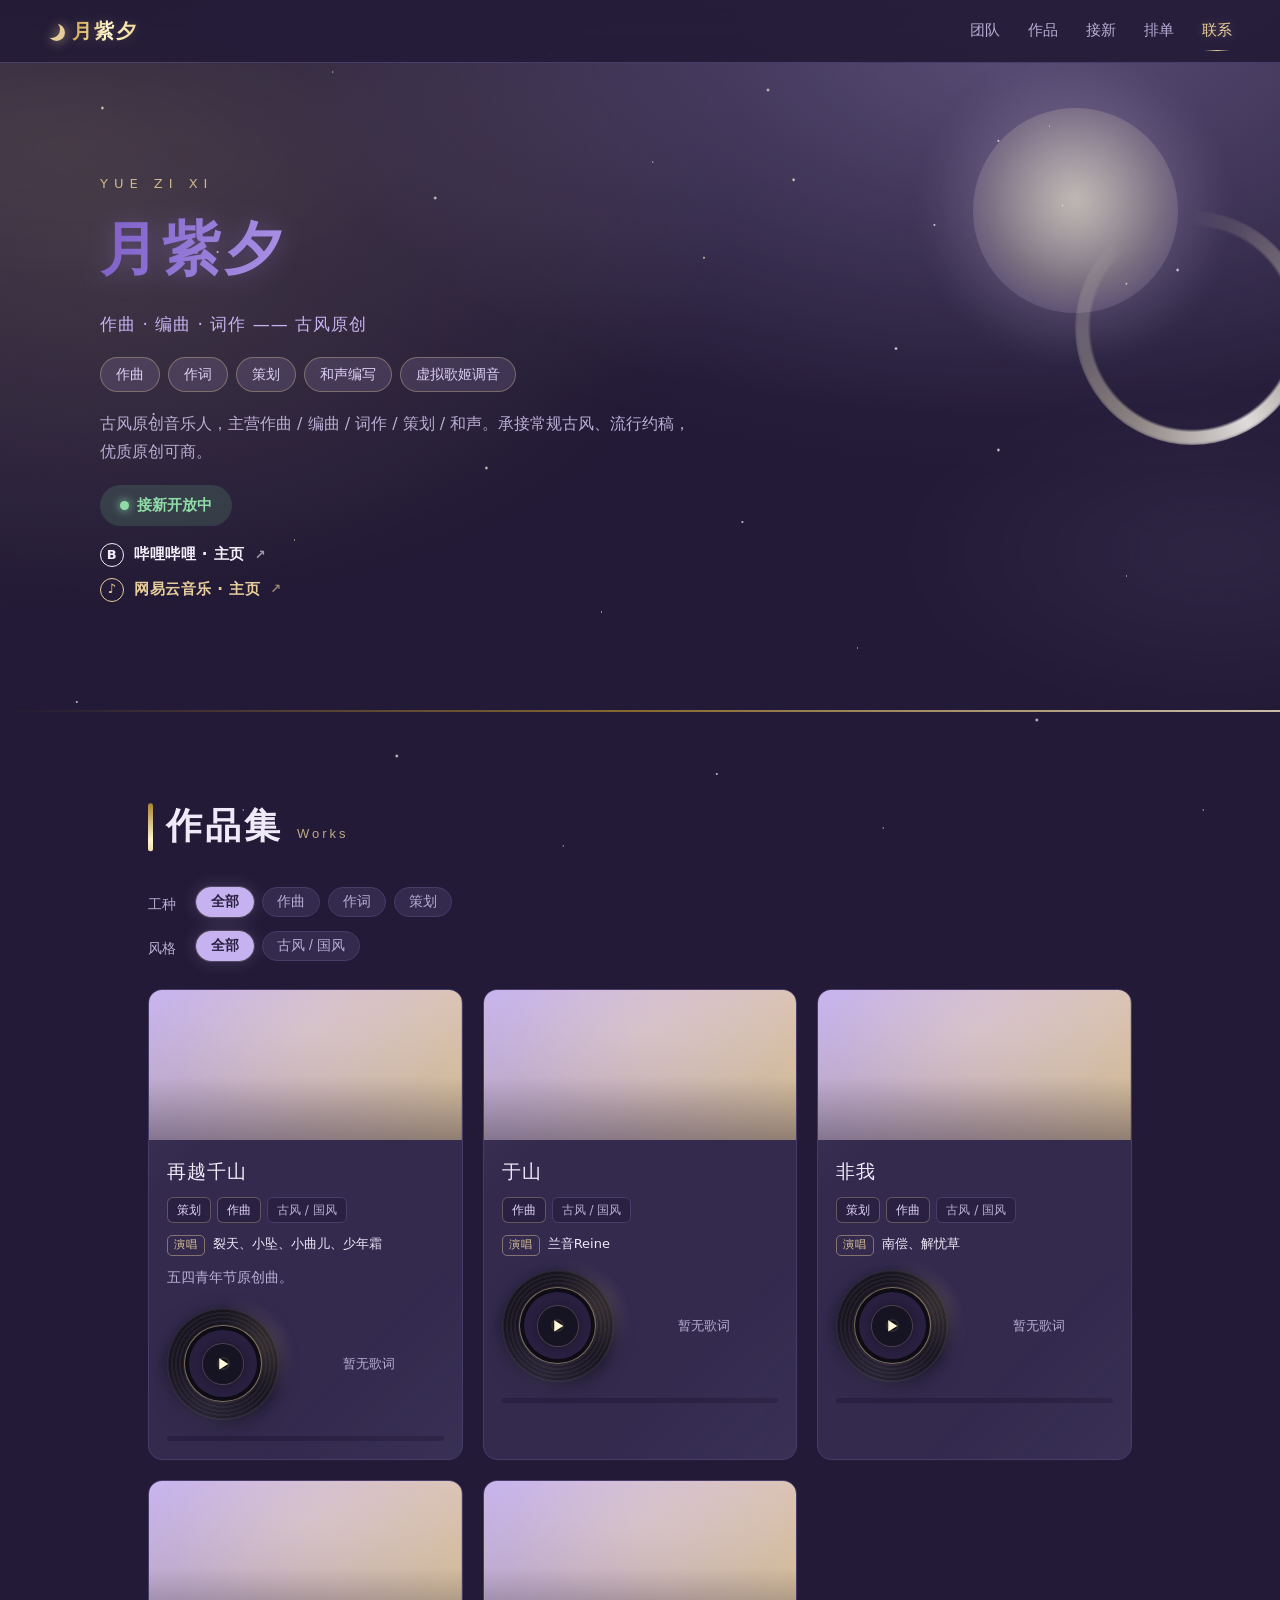
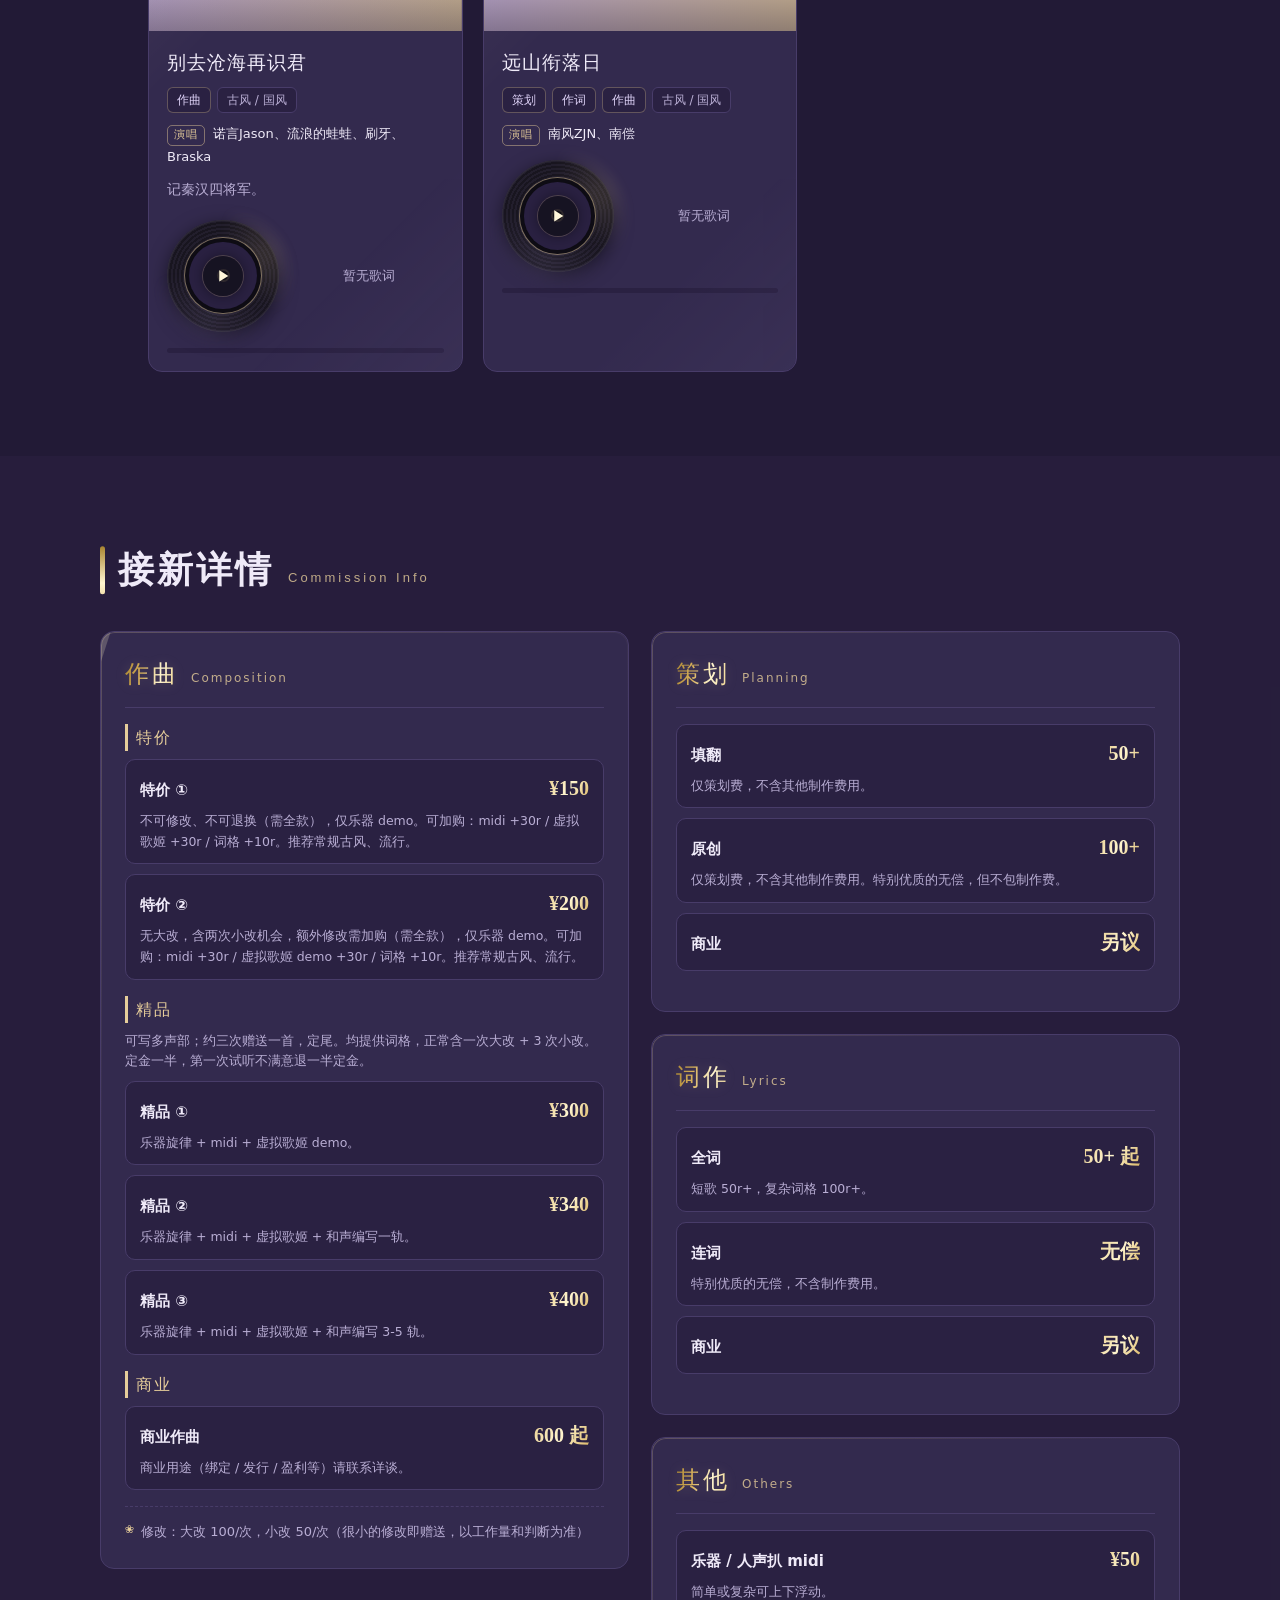
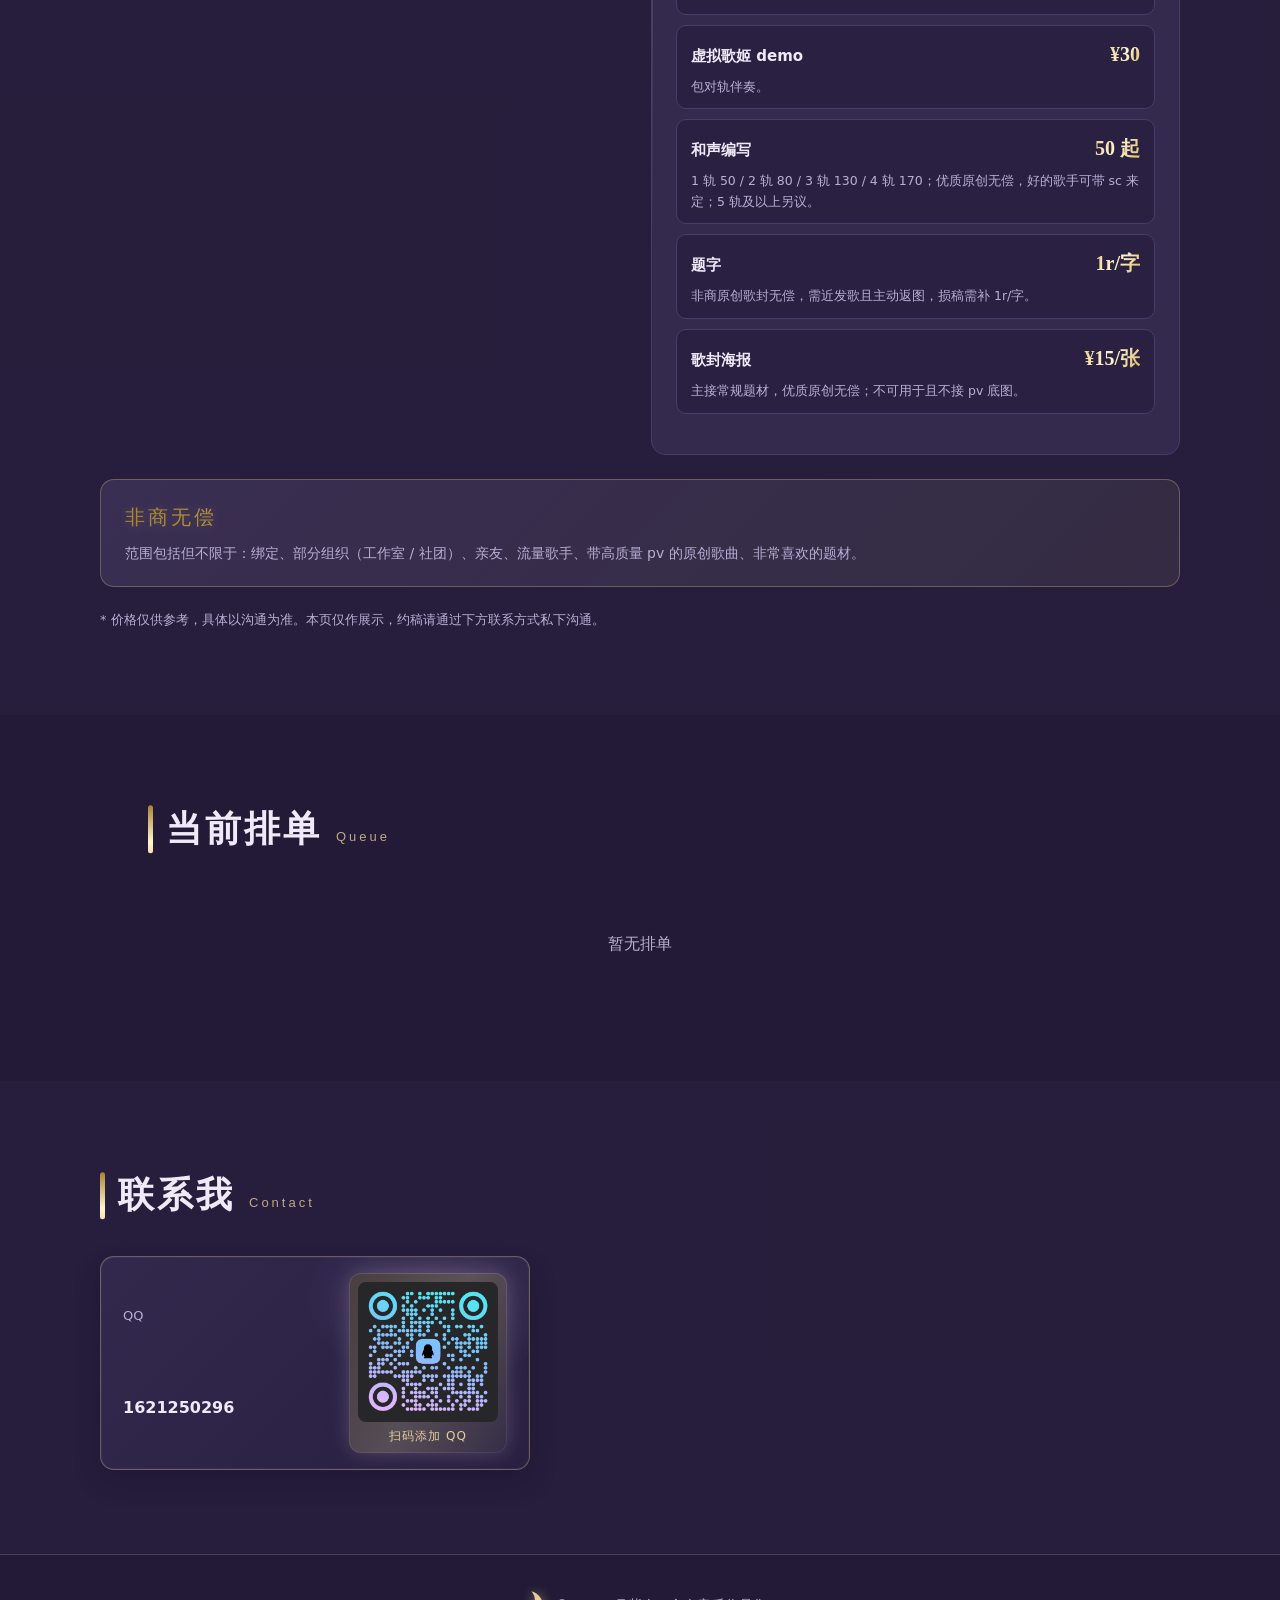
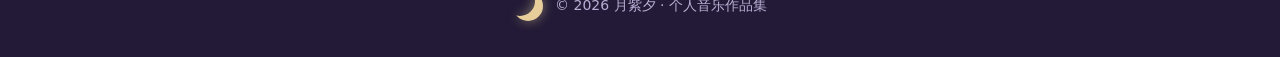
==== member.html @ 3fe57c8a "团队名设为约乐工作室；新增美工/题字成员框架（图片画廊+点击放大灯箱） - 作品支持 image 字段：渲染为图片卡，点击灯箱放大（无音频播放器） - 美工成员模板 art-template.js（i" ====
<!DOCTYPE html>
<html lang="zh-CN">
<head>
  <meta charset="UTF-8" />
  <meta name="viewport" content="width=device-width, initial-scale=1.0" />
  <title>音乐作品集</title>
  <meta name="description" content="古风原创音乐作品展示与接新详情" />
  <link rel="stylesheet" href="assets/css/styles.css?v=21" />
</head>
<body>

  <!-- 星空背景（铺满整页）+ 流星 -->
  <div class="sky" aria-hidden="true">
    <span class="shooting-star"></span>
    <span class="shooting-star"></span>
    <span class="shooting-star"></span>
  </div>

  <!-- 顶部导航 -->
  <header class="nav">
    <a class="nav__brand" href="index.html"><span class="crescent crescent--sm" aria-hidden="true"></span> <span id="navName">作品集</span></a>
    <nav class="nav__links">
      <a href="index.html">团队</a>
      <a href="#works">作品</a>
      <a href="#services">接新</a>
      <a href="#queue">排单</a>
      <a href="#contact">联系</a>
    </nav>
  </header>

  <!-- 首屏 / 关于我 -->
  <section class="hero" id="top">
    <div class="hero__stars" aria-hidden="true"></div>
    <div class="hero__moonframe">
      <img class="hero__avatar" id="avatar" alt="头像" />
    </div>
    <div class="hero__inner">
      <div class="hero__text">
        <div class="hero__pinyin" id="pinyin"></div>
        <h1 id="name">—</h1>
        <p class="hero__tagline" id="tagline">—</p>
        <div class="hero__roles" id="roles"></div>
        <p class="hero__bio" id="bio"></p>
        <div class="hero__status" id="status"></div>
        <div class="hero__platforms" id="platforms"></div>
      </div>
    </div>
  </section>

  <!-- 作品集 -->
  <section class="section" id="works">
    <h2 class="section__title">作品集<span class="section__py">Works</span></h2>

    <div class="filters">
      <div class="filters__group">
        <span class="filters__label">工种</span>
        <div class="chips" id="roleFilters"></div>
      </div>
      <div class="filters__group">
        <span class="filters__label">风格</span>
        <div class="chips" id="genreFilters"></div>
      </div>
    </div>

    <div class="works-grid" id="worksGrid"></div>
    <p class="empty" id="worksEmpty" hidden>没有符合条件的作品～</p>
  </section>

  <!-- 接新详情 / 报价 -->
  <section class="section section--alt" id="services">
    <h2 class="section__title">接新详情<span class="section__py">Commission Info</span></h2>
    <div class="price-groups" id="priceGroups"></div>
    <div class="free-note" id="freeNote"></div>
    <p class="note">* 价格仅供参考，具体以沟通为准。本页仅作展示，约稿请通过下方联系方式私下沟通。</p>
  </section>

  <!-- 排单 -->
  <section class="section" id="queue">
    <h2 class="section__title">当前排单<span class="section__py">Queue</span></h2>
    <div class="queue-list" id="queueList"></div>
  </section>

  <!-- 联系 -->
  <section class="section section--alt" id="contact">
    <h2 class="section__title">联系我<span class="section__py">Contact</span></h2>
    <div class="contacts" id="contacts"></div>
  </section>

  <footer class="footer">
    <span class="crescent" aria-hidden="true"></span>
    <p>© <span id="year"></span> <span id="footName"></span> · 个人音乐作品集</p>
  </footer>

  <button class="backtop" type="button" aria-label="回到顶部">
    <span class="crescent crescent--sm" aria-hidden="true"></span>
  </button>

  <script src="assets/js/data.js?v=21"></script>
  <script src="assets/js/tracks.js?v=21"></script>
  <script src="assets/js/members/lingxue.js?v=21"></script>
  <script src="assets/js/members/art-template.js?v=21"></script>
  <script src="assets/js/app.js?v=21"></script>
</body>
</html>
---- assets/css/styles.css ----
/* ============ 主题变量（古风 · 水墨紫 · 描金） ============ */
:root {
  --bg:        #221a36;   /* 深茄紫 */
  --bg-alt:    #2a2142;
  --card:      #332a4e;
  --card-hover:#3c3159;
  --text:      #efeaf8;
  --text-dim:  #b9aed4;
  --border:    #483c69;
  --accent:    #c6b2f0;   /* 藕荷紫 */
  --accent-2:  #e6cd9a;   /* 描金 */
  --radius:    14px;
  --maxw:      1080px;
  --serif: "STKaiti", "KaiTi", "Kaiti SC", "FZKai-Z03S", "楷体", "Songti SC", "SimSun", serif;
}

* { box-sizing: border-box; margin: 0; padding: 0; }
html { scroll-behavior: smooth; }

html { background: var(--bg); }
body {
  --spot-x: 72%;
  --spot-y: 18%;
  background: transparent;
  color: var(--text);
  font-family: -apple-system, "PingFang SC", "Microsoft YaHei", "Segoe UI", system-ui, sans-serif;
  line-height: 1.7;
  -webkit-font-smoothing: antialiased;
}
body::before {
  content: "";
  position: fixed;
  inset: 0;
  z-index: -1;
  pointer-events: none;
  background:
    radial-gradient(420px 300px at var(--spot-x) var(--spot-y), rgba(255,245,210,.13), transparent 64%),
    radial-gradient(520px 360px at calc(var(--spot-x) - 18%) calc(var(--spot-y) + 18%), rgba(198,178,240,.10), transparent 68%);
  mix-blend-mode: screen;
  opacity: .82;
  transition: background-position .18s ease;
}

/* ============ 整页星空 + 流星 ============ */
.sky {
  position: fixed; inset: 0; z-index: -1; pointer-events: none; overflow: hidden;
  background:
    radial-gradient(1000px 520px at 85% -5%, rgba(198,178,240,.16), transparent),
    radial-gradient(820px 520px at -5% 12%, rgba(230,205,154,.09), transparent),
    var(--bg);
}
/* 星子（铺满整屏，缓慢明灭） */
.sky::before {
  content: ""; position: absolute; inset: 0;
  background-repeat: no-repeat;
  background-image:
    radial-gradient(2px 2px   at 8%  12%, #fff7da, transparent),
    radial-gradient(1.5px 1.5px at 17% 28%, #ffffff, transparent),
    radial-gradient(1px 1px   at 26% 8%,  #f5e9c0, transparent),
    radial-gradient(2px 2px   at 34% 22%, #ffffff, transparent),
    radial-gradient(1.5px 1.5px at 43% 6%,  #fff3c8, transparent),
    radial-gradient(1px 1px   at 51% 18%, #ffffff, transparent),
    radial-gradient(2px 2px   at 60% 10%, #fff7da, transparent),
    radial-gradient(1.5px 1.5px at 73% 25%, #ffffff, transparent),
    radial-gradient(1px 1px   at 82% 14%, #f5e9c0, transparent),
    radial-gradient(2px 2px   at 92% 30%, #ffffff, transparent),
    radial-gradient(1.5px 1.5px at 12% 46%, #ffffff, transparent),
    radial-gradient(1px 1px   at 23% 60%, #fff3c8, transparent),
    radial-gradient(2px 2px   at 38% 52%, #fff7da, transparent),
    radial-gradient(1px 1px   at 47% 68%, #ffffff, transparent),
    radial-gradient(1.5px 1.5px at 58% 58%, #ffffff, transparent),
    radial-gradient(1px 1px   at 67% 72%, #f5e9c0, transparent),
    radial-gradient(2px 2px   at 78% 50%, #ffffff, transparent),
    radial-gradient(1px 1px   at 88% 64%, #fff3c8, transparent),
    radial-gradient(1.5px 1.5px at 6%  78%, #ffffff, transparent),
    radial-gradient(1px 1px   at 19% 90%, #fff7da, transparent),
    radial-gradient(2px 2px   at 31% 84%, #ffffff, transparent),
    radial-gradient(1px 1px   at 44% 94%, #f5e9c0, transparent),
    radial-gradient(1.5px 1.5px at 56% 86%, #ffffff, transparent),
    radial-gradient(1px 1px   at 69% 92%, #fff3c8, transparent),
    radial-gradient(2px 2px   at 81% 80%, #ffffff, transparent),
    radial-gradient(1px 1px   at 94% 90%, #fff7da, transparent);
  animation: twinkle 5s ease-in-out infinite alternate;
}
.sky::after {
  content: "";
  position: absolute;
  inset: -20%;
  background:
    radial-gradient(520px 220px at 18% 26%, rgba(230,205,154,.08), transparent 70%),
    radial-gradient(460px 240px at 82% 58%, rgba(198,178,240,.10), transparent 72%);
  filter: blur(10px);
  opacity: .75;
  animation: ambientDrift 18s ease-in-out infinite alternate;
}
/* 流星 */
.shooting-star {
  position: absolute; width: 120px; height: 2px; border-radius: 999px;
  background: linear-gradient(90deg, rgba(255,247,220,0), rgba(255,247,220,.9));
  filter: drop-shadow(0 0 6px rgba(255,240,200,.85));
  opacity: 0; transform: translate(0,0) rotate(18deg);
  animation: shoot 9s ease-in infinite;
}
.shooting-star:nth-child(1) { top: 12%; left: 16%; animation-delay: 1.5s; }
.shooting-star:nth-child(2) { top: 22%; left: 54%; animation-delay: 6s;  animation-duration: 11s; }
.shooting-star:nth-child(3) { top: 9%;  left: 74%; animation-delay: 12s; }
@keyframes shoot {
  0%        { opacity: 0; transform: translate(0,0) rotate(18deg); }
  4%        { opacity: 1; }
  16%       { opacity: 1; transform: translate(300px, 120px) rotate(18deg); }
  19%, 100% { opacity: 0; transform: translate(300px, 120px) rotate(18deg); }
}
a { color: inherit; text-decoration: none; }

/* ============ 导航 ============ */
.nav {
  position: sticky; top: 0; z-index: 50;
  display: flex; align-items: center; justify-content: space-between;
  padding: 14px clamp(16px, 5vw, 48px);
  background: rgba(34,26,54,.78);
  backdrop-filter: blur(12px);
  border-bottom: 1px solid var(--border);
}
.nav__brand { font-family: var(--serif); font-weight: 700; font-size: 20px; color: var(--accent); letter-spacing: 2px; }
.nav__links { display: flex; gap: clamp(12px, 3vw, 28px); font-size: 15px; }
.nav__links a {
  position: relative;
  color: var(--text-dim);
  transition: color .2s, text-shadow .2s;
}
.nav__links a::after {
  content: "";
  position: absolute;
  left: 50%;
  right: 50%;
  bottom: -7px;
  height: 1px;
  background: linear-gradient(90deg, transparent, var(--accent-2), transparent);
  opacity: 0;
  transition: left .22s, right .22s, opacity .22s;
}
.nav__links a:hover,
.nav__links a.active {
  color: var(--accent-2);
  text-shadow: 0 0 10px rgba(230,205,154,.32);
}
.nav__links a.active::after { left: 8%; right: 8%; opacity: 1; }

/* ============ 首屏 ============ */
.hero {
  background:
    radial-gradient(700px 360px at 78% 0%, rgba(198,178,240,.22), transparent),
    radial-gradient(600px 360px at 10% 30%, rgba(230,205,154,.10), transparent);
  padding: clamp(48px, 9vw, 110px) clamp(16px, 5vw, 48px);
}
.hero__inner {
  max-width: var(--maxw); margin: 0 auto;
  display: flex; gap: clamp(24px, 5vw, 56px); align-items: center; flex-wrap: wrap;
}
.hero__text { flex: 1; min-width: 280px; max-width: 600px; }
.hero__pinyin { color: var(--accent-2); letter-spacing: 6px; font-size: 13px; margin-bottom: 6px; opacity: .85; }
.hero__text h1 { font-family: var(--serif); font-size: clamp(36px, 6vw, 58px); letter-spacing: 4px; }
.hero__tagline { color: var(--accent); font-size: 17px; margin: 10px 0 18px; letter-spacing: 1px; }
.hero__roles { display: flex; flex-wrap: wrap; gap: 8px; margin-bottom: 18px; }
.role-tag {
  background: rgba(198,178,240,.14); color: #ded2f7;
  border: 1px solid rgba(230,205,154,.35);
  padding: 5px 15px; border-radius: 999px; font-size: 14px;
}
.hero__bio { color: var(--text-dim); max-width: 600px; margin-bottom: 20px; }

/* 音乐平台主页链接 */
.hero__platforms { display: flex; flex-direction: column; gap: 9px; margin-top: 16px; }
.platform-link {
  display: inline-flex; align-items: center; gap: 10px; width: fit-content;
  font-size: 15px; font-weight: 600; letter-spacing: .5px; transition: all .2s;
}
.platform-link__ico {
  display: inline-flex; align-items: center; justify-content: center;
  width: 24px; height: 24px; border-radius: 50%; font-size: 13px; font-weight: 700;
  border: 1px solid currentColor; flex-shrink: 0;
}
.platform-link__arrow { font-size: 13px; opacity: .6; transition: transform .2s; }
.platform-link:hover { transform: translateX(4px); }
.platform-link:hover .platform-link__arrow { transform: translate(2px, -2px); opacity: 1; }
.platform-link--white { color: #f3eef9; }
.platform-link--white:hover { color: #ffffff; text-shadow: 0 0 12px rgba(255,255,255,.5); }
.platform-link--gold { color: var(--accent-2); }
.platform-link--gold:hover { color: #f5dca6; text-shadow: 0 0 12px rgba(230,205,154,.55); }
.hero__status .badge {
  display: inline-flex; align-items: center; gap: 8px;
  padding: 8px 20px; border-radius: 999px; font-size: 15px; font-weight: 600;
}
.badge::before { content: ""; width: 9px; height: 9px; border-radius: 50%; background: currentColor; box-shadow: 0 0 10px currentColor; }
.badge--open    { background: rgba(120,210,150,.16); color: #8fdca8; }
.badge--limited { background: rgba(230,205,154,.18); color: #e6cd9a; }
.badge--closed  { background: rgba(230,140,150,.16); color: #e89aa6; }

/* ============ 区块通用 ============ */
.section { max-width: var(--maxw); margin: 0 auto; padding: clamp(46px, 8vw, 84px) clamp(16px, 5vw, 48px); }
.section--alt { max-width: none; background: rgba(42, 33, 66, .62); }
.section--alt > * { max-width: var(--maxw); margin-left: auto; margin-right: auto; }
.section__title {
  font-family: var(--serif); font-size: clamp(26px, 4vw, 36px); margin-bottom: 30px;
  position: relative; padding-left: 18px; letter-spacing: 3px; color: var(--text);
}
.section__title::before {
  content: ""; position: absolute; left: 0; top: 50%; transform: translateY(-50%);
  width: 5px; height: 78%; border-radius: 3px;
  background: linear-gradient(var(--accent), var(--accent-2));
}
.section__py { font-family: -apple-system, sans-serif; font-size: 13px; letter-spacing: 3px; color: var(--accent-2); margin-left: 14px; opacity: .8; font-weight: 400; }
.note { color: var(--text-dim); font-size: 13px; margin-top: 22px; }
.empty { color: var(--text-dim); text-align: center; padding: 40px; }

/* ============ 筛选 ============ */
.filters { display: flex; flex-direction: column; gap: 14px; margin-bottom: 28px; }
.filters__group { display: flex; gap: 12px; align-items: flex-start; flex-wrap: wrap; }
.filters__label { color: var(--text-dim); font-size: 14px; padding-top: 6px; min-width: 36px; }
.chips { display: flex; flex-wrap: wrap; gap: 8px; }
.chip {
  background: var(--card); border: 1px solid var(--border); color: var(--text-dim);
  padding: 5px 14px; border-radius: 999px; font-size: 14px; cursor: pointer; transition: all .18s;
}
.chip:hover {
  color: var(--text);
  border-color: var(--accent);
  box-shadow: 0 0 14px rgba(198,178,240,.16);
}
.chip.active {
  background: var(--accent);
  color: #2a2142;
  border-color: var(--accent);
  font-weight: 600;
  box-shadow: 0 0 0 1px rgba(255,245,205,.16), 0 0 18px rgba(198,178,240,.22);
}

/* ============ 作品卡片 ============ */
.works-grid { display: grid; gap: 20px; grid-template-columns: repeat(auto-fill, minmax(290px, 1fr)); }
.work-card {
  background: var(--card);
  border: 1px solid var(--border);
  border-radius: var(--radius);
  overflow: hidden;
  transition: transform .2s, border-color .2s, box-shadow .25s, opacity .45s;
}
.work-card::before {
  content: "";
  position: absolute;
  inset: 0;
  border-radius: inherit;
  pointer-events: none;
  background:
    linear-gradient(135deg, rgba(255,245,205,.20), transparent 28%, transparent 72%, rgba(198,178,240,.14)),
    radial-gradient(280px 130px at 24% 0%, rgba(230,205,154,.16), transparent 72%);
  opacity: .34;
  transition: opacity .25s;
}
.work-card:hover {
  border-color: var(--accent-2);
  transform: translateY(-3px);
  box-shadow: 0 14px 34px rgba(12,8,28,.30), 0 0 24px rgba(230,205,154,.12);
}
.work-card:hover::before { opacity: .62; }
.work-card.is-playing {
  border-color: rgba(230,205,154,.78);
  box-shadow: 0 0 0 1px rgba(230,205,154,.16), 0 16px 36px rgba(15,10,28,.28), 0 0 28px rgba(230,205,154,.13);
}
.work-card.is-playing .work-card__cover {
  box-shadow: inset 0 -46px 40px -24px var(--card), 0 0 24px rgba(230,205,154,.16);
}
.work-card.reveal-pending {
  opacity: 0;
  transform: translateY(16px);
}
.work-card.reveal-in {
  opacity: 1;
  transform: translateY(0);
}
.work-card.reveal-in:hover { transform: translateY(-3px); }
.work-card__cover {
  position: relative;
  height: 150px; background: linear-gradient(135deg, var(--accent), var(--accent-2));
  background-size: cover; background-position: center;
  display: flex; align-items: flex-end; padding: 12px;
  overflow: hidden;
}
.work-card__cover::before {
  content: "";
  position: absolute;
  inset: -35% -55%;
  background: linear-gradient(105deg, transparent 34%, rgba(255,251,232,.26) 48%, rgba(255,251,232,.08) 56%, transparent 68%);
  transform: translateX(-38%) rotate(-7deg);
  animation: coverLight 7.5s ease-in-out infinite;
  pointer-events: none;
}
.work-card__cover::after {
  content: "";
  position: absolute;
  inset: 0;
  background:
    radial-gradient(240px 120px at 50% 28%, rgba(255,247,218,.16), transparent 65%),
    linear-gradient(180deg, transparent 0%, rgba(42,33,66,.08) 58%, rgba(42,33,66,.46) 100%);
  pointer-events: none;
}
.work-card__year { position: relative; z-index: 1; background: rgba(0,0,0,.4); padding: 2px 10px; border-radius: 999px; font-size: 12px; }
.work-card__body { padding: 16px 18px 18px; }
.work-card__title { font-family: var(--serif); font-size: 19px; margin-bottom: 8px; letter-spacing: 1px; }
.work-card__tags { display: flex; flex-wrap: wrap; gap: 6px; margin-bottom: 10px; }
.mini-tag { font-size: 12px; padding: 2px 9px; border-radius: 6px; background: var(--bg-alt); color: var(--text-dim); border: 1px solid var(--border); }
.mini-tag--role { color: #ded2f7; border-color: rgba(230,205,154,.3); }
.work-card__desc { color: var(--text-dim); font-size: 14px; margin-bottom: 14px; }
.work-card audio { width: 100%; height: 38px; }

/* 专辑封面横幅 */
.work-card__cover--img { box-shadow: inset 0 -46px 40px -24px var(--card); }

/* ============ 团队主页 ============ */
.hero__tagline--big {
  font-family: var(--serif); font-size: clamp(24px, 4.5vw, 36px);
  color: var(--accent-2); letter-spacing: 4px; margin: 8px 0 18px;
}
.hero__cta {
  display: inline-block; margin-top: 18px; padding: 9px 24px; border-radius: 999px;
  border: 1px solid rgba(230,205,154,.5); background: rgba(230,205,154,.10);
  color: var(--accent-2); font-size: 15px; font-weight: 600; letter-spacing: 1px; transition: all .2s;
}
.hero__cta:hover { background: rgba(230,205,154,.2); color: #f5dca6; }

.members-grid { display: grid; gap: 20px; grid-template-columns: repeat(auto-fill, minmax(220px, 1fr)); }
.member-card {
  display: flex; flex-direction: column; align-items: center; text-align: center;
  padding: 28px 22px; background: var(--card); border: 1px solid var(--border);
  border-radius: var(--radius); transition: all .22s; position: relative; overflow: hidden;
}
.member-card::after {
  content: ""; position: absolute; top: 0; left: 0; width: 45%; height: 100%; z-index: 2;
  background: linear-gradient(105deg, transparent, rgba(255,245,205,.22), transparent);
  transform: translateX(-160%) skewX(-18deg); pointer-events: none;
}
.member-card:hover { border-color: var(--accent-2); transform: translateY(-4px); }
.member-card:hover::after { animation: sheen 1.1s ease; }
.member-card__avatar {
  width: 100px; height: 100px; border-radius: 50%; overflow: hidden; margin-bottom: 16px;
  border: 2px solid var(--accent-2); background: var(--bg-alt);
  box-shadow: 0 0 0 5px rgba(198,178,240,.12), 0 0 22px rgba(245,236,205,.28);
}
.member-card__avatar img { width: 100%; height: 100%; object-fit: cover; display: block; }
.member-card__name { font-family: var(--serif); font-size: 23px; color: var(--accent); letter-spacing: 2px; }
.member-card__title { font-size: 13px; color: var(--accent-2); margin: 7px 0 8px; }
.member-card__desc { font-size: 13px; color: var(--text-dim); line-height: 1.75; }
.member-card__enter { margin-top: 16px; font-size: 13px; color: var(--accent-2); font-weight: 600; letter-spacing: 1px; }

/* ============ 美工 / 题字：图片画廊 + 灯箱 ============ */
.work-card--art .work-card__body { padding-top: 14px; }
.art-thumb {
  display: block; width: 100%; padding: 0; border: 0; cursor: zoom-in;
  background: var(--bg-alt); overflow: hidden; line-height: 0;
  border-bottom: 1px solid var(--border);
}
.art-thumb img { width: 100%; height: 200px; object-fit: cover; transition: transform .35s ease; display: block; }
.art-thumb:hover img { transform: scale(1.05); }

.lightbox {
  position: fixed; inset: 0; z-index: 200; display: none;
  align-items: center; justify-content: center; padding: 28px;
  background: rgba(10,8,16,.88); backdrop-filter: blur(4px); cursor: zoom-out;
}
.lightbox.show { display: flex; }
.lightbox img { max-width: 92vw; max-height: 88vh; border-radius: 10px; box-shadow: 0 18px 60px rgba(0,0,0,.6); }
.lightbox__close { position: absolute; top: 18px; right: 26px; font-size: 36px; color: #fff; opacity: .8; }

/* 演唱信息 */
.work-card__vocal { font-size: 13px; color: var(--text); margin-bottom: 10px; }
.vocal-label {
  display: inline-block; font-size: 11px; color: var(--accent-2);
  border: 1px solid rgba(230,205,154,.45); border-radius: 5px;
  padding: 0 6px; margin-right: 8px; letter-spacing: 1px;
}

/* 作品播放器（自定义黑胶 + 同步歌词） */
.work-player { margin-top: 6px; }
.player-tabs { display: flex; gap: 6px; margin-bottom: 10px; }
.player-tab {
  font-size: 12px; padding: 3px 12px; border-radius: 999px;
  border: 1px solid var(--border); background: var(--bg-alt); color: var(--text-dim);
  cursor: pointer; transition: all .18s;
}
.player-tab:hover { color: var(--text); border-color: var(--accent); }
.player-tab.active { background: var(--accent); color: #2a2142; border-color: var(--accent); font-weight: 600; }

.vinyl-stage { display: flex; gap: 16px; align-items: center; }
.vinyl {
  position: relative; width: 112px; height: 112px; flex-shrink: 0; border-radius: 50%; cursor: pointer;
  background: repeating-radial-gradient(circle at 50% 50%, #18151f 0 2px, #221e2c 2px 4px);
  box-shadow: 0 5px 18px rgba(0,0,0,.5), inset 0 0 0 1px rgba(255,255,255,.05);
  display: flex; align-items: center; justify-content: center;
  animation: spin 9s linear infinite; animation-play-state: paused;
}
.vinyl::before {
  content: "";
  position: absolute;
  inset: -9px;
  border-radius: 50%;
  background: conic-gradient(from 0deg, transparent, rgba(230,205,154,.34), transparent 35%, rgba(198,178,240,.24), transparent 76%);
  filter: blur(7px);
  opacity: .42;
  animation: haloTurn 10s linear infinite;
}
.vinyl-stage[data-state="playing"] .vinyl { animation-play-state: running; }
.vinyl-stage[data-state="playing"] .vinyl::before { opacity: .78; }
.vinyl__cover {
  position: relative;
  z-index: 1;
  width: 60%; height: 60%; border-radius: 50%;
  background-size: cover; background-position: center; background-color: var(--bg-alt);
  box-shadow: 0 0 0 4px #0e0c14, 0 0 0 5px rgba(230,205,154,.45);
}
.vinyl__hole {
  position: absolute; z-index: 2; width: 9px; height: 9px; border-radius: 50%;
  background: #0e0c14; box-shadow: 0 0 0 2px rgba(230,205,154,.4);
}
.vinyl__btn {
  position: absolute; z-index: 3; width: 40px; height: 40px; border-radius: 50%; border: 0; cursor: pointer;
  background: rgba(14,12,20,.68); color: #fff7da; font-size: 14px; line-height: 1;
  display: flex; align-items: center; justify-content: center; transition: opacity .2s, transform .2s, background .2s;
  box-shadow: 0 0 0 1px rgba(230,205,154,.22), 0 0 14px rgba(0,0,0,.45);
}
.vinyl__btn::before { content: "▶"; transform: translateX(1px); }
.vinyl-stage[data-state="playing"] .vinyl__btn::before { content: "Ⅱ"; transform: translateX(0); }
.vinyl:hover .vinyl__btn { transform: scale(1.04); background: rgba(14,12,20,.82); }
.vinyl:hover .vinyl__btn { opacity: 1; }
.vinyl-stage[data-state="playing"] .vinyl__btn { opacity: 0; }
.vinyl-stage[data-state="playing"] .vinyl:hover .vinyl__btn { opacity: 1; }

.lyrics {
  position: relative; flex: 1; min-width: 0; height: 120px; overflow: hidden;
  -webkit-mask-image: linear-gradient(180deg, transparent, #000 26%, #000 74%, transparent);
          mask-image: linear-gradient(180deg, transparent, #000 26%, #000 74%, transparent);
}
.lyrics__inner { will-change: transform; transition: transform .45s ease; }
.lyrics__inner p { font-size: 12.5px; line-height: 2.0; color: var(--text-dim); margin: 0; transition: color .25s; }
.lyrics__inner p.active { color: var(--accent-2); font-weight: 600; }
.lyrics--empty { display: flex; align-items: center; justify-content: center; height: 120px; color: var(--text-dim); font-size: 13px; }

.p2-bar { margin-top: 12px; height: 5px; border-radius: 999px; background: var(--bg-alt); cursor: pointer; overflow: hidden; }
.p2-fill { height: 100%; width: 0; border-radius: 999px; background: linear-gradient(90deg, var(--accent), var(--accent-2)); }
.p2-audio { display: none; }
.player-frame { line-height: 0; }
.bili-frame { width: 100%; height: 200px; border: 0; border-radius: 8px; }
.player-pending { font-size: 13px; color: var(--text-dim); padding: 8px 0; }

/* ============ 接新详情 / 报价 ============ */
.price-groups { display: flex; gap: 22px; align-items: flex-start; }
.price-col { flex: 1; min-width: 0; display: flex; flex-direction: column; gap: 22px; }
@media (max-width: 720px) { .price-groups { flex-direction: column; } }
.price-cat {
  background: var(--card); border: 1px solid var(--border); border-radius: var(--radius);
  padding: 22px 24px 24px; position: relative;
}
.price-cat::before {
  content: ""; position: absolute; inset: 0; border-radius: var(--radius); pointer-events: none;
  border: 1px solid transparent;
  background: linear-gradient(140deg, rgba(230,205,154,.25), transparent 40%) border-box;
  -webkit-mask: linear-gradient(#000 0 0) padding-box, linear-gradient(#000 0 0);
  -webkit-mask-composite: xor; mask-composite: exclude;
}
.price-cat__head { display: flex; align-items: baseline; gap: 12px; margin-bottom: 16px; padding-bottom: 12px; border-bottom: 1px solid var(--border); }
.price-cat__name { font-family: var(--serif); font-size: 24px; color: var(--accent); letter-spacing: 3px; }
.price-cat__py { font-size: 12px; letter-spacing: 2px; color: var(--accent-2); opacity: .8; }
.price-sub { margin-bottom: 16px; }
.price-sub__label {
  display: inline-block; font-family: var(--serif); font-size: 16px; color: var(--accent-2);
  border-left: 3px solid var(--accent-2); padding-left: 8px; margin-bottom: 8px; letter-spacing: 2px;
}
.price-sub__note { font-size: 12.5px; color: var(--text-dim); margin-bottom: 10px; line-height: 1.6; }
.price-sub__after { font-size: 12.5px; color: var(--text-dim); margin-top: 10px; line-height: 1.7; padding-left: 10px; border-left: 2px solid rgba(230,205,154,.35); }
.price-items { display: flex; flex-direction: column; gap: 10px; }
.price-item { background: var(--bg-alt); border: 1px solid var(--border); border-radius: 10px; padding: 11px 14px; }
.price-item__top { display: flex; justify-content: space-between; align-items: baseline; gap: 10px; }
.price-item__name { font-size: 15px; font-weight: 600; }
.price-item__price { font-family: var(--serif); font-size: 20px; font-weight: 700; color: var(--accent-2); white-space: nowrap; }
.price-item__desc { color: var(--text-dim); font-size: 12.5px; margin-top: 6px; line-height: 1.65; }
.price-extra { list-style: none; margin-top: 14px; padding-top: 14px; border-top: 1px dashed var(--border); display: flex; flex-direction: column; gap: 6px; }
.price-extra li { font-size: 13px; color: var(--text-dim); padding-left: 16px; position: relative; }
.price-extra li::before { content: "❀"; position: absolute; left: 0; color: var(--accent-2); font-size: 11px; }

/* 非商无偿 */
.free-note {
  margin-top: 24px; padding: 20px 24px; border-radius: var(--radius);
  background: linear-gradient(135deg, rgba(198,178,240,.12), rgba(230,205,154,.08));
  border: 1px solid rgba(230,205,154,.3);
}
.free-note__title { font-family: var(--serif); font-size: 20px; color: var(--accent-2); letter-spacing: 3px; margin-bottom: 8px; }
.free-note__desc { color: var(--text-dim); font-size: 14px; }

/* ============ 排单 ============ */
.queue-list { display: flex; flex-direction: column; gap: 14px; }
.queue-item { background: var(--card); border: 1px solid var(--border); border-radius: var(--radius); padding: 16px 20px; display: flex; align-items: center; gap: 18px; flex-wrap: wrap; }
.queue-item__main { flex: 1; min-width: 200px; }
.queue-item__title { font-size: 16px; margin-bottom: 8px; }
.bar { height: 7px; background: var(--bg-alt); border-radius: 999px; overflow: hidden; }
.bar__fill { height: 100%; border-radius: 999px; background: linear-gradient(90deg, var(--accent), var(--accent-2)); transition: width .4s; }
.queue-item__meta { text-align: right; font-size: 13px; color: var(--text-dim); }
.qstatus { display: inline-block; padding: 3px 12px; border-radius: 999px; font-size: 13px; font-weight: 600; margin-bottom: 4px; }
.qstatus--doing  { background: rgba(198,178,240,.18); color: #ded2f7; }
.qstatus--queued { background: rgba(230,205,154,.16); color: #e6cd9a; }
.qstatus--done   { background: rgba(120,210,150,.16); color: #8fdca8; }

/* ============ 联系 ============ */
.contacts { display: flex; flex-wrap: wrap; gap: 14px; }
.contact-item { background: var(--card); border: 1px solid var(--border); border-radius: var(--radius); padding: 16px 22px; min-width: 200px; transition: all .2s; }
.contact-item:hover { border-color: var(--accent-2); transform: translateY(-2px); }
.contact-item__label { color: var(--text-dim); font-size: 13px; margin-bottom: 4px; }
.contact-item__value { font-size: 16px; font-weight: 600; word-break: break-all; }
.contact-item--qr {
  min-width: min(100%, 430px);
  display: grid;
  grid-template-columns: minmax(130px, 1fr) auto;
  grid-template-rows: auto auto;
  column-gap: 18px;
  align-items: center;
  background:
    radial-gradient(180px 120px at 78% 20%, rgba(198,178,240,.16), transparent 72%),
    linear-gradient(135deg, rgba(51,42,78,.96), rgba(42,33,66,.92));
  border-color: rgba(230,205,154,.34);
  box-shadow: 0 12px 28px rgba(12,8,28,.18), inset 0 0 0 1px rgba(255,245,205,.04);
}
.contact-item--qr .contact-item__label,
.contact-item--qr .contact-item__value {
  position: relative;
  z-index: 1;
}
.contact-item__qr {
  position: relative;
  z-index: 1;
  grid-column: 2;
  grid-row: 1 / span 2;
  width: 158px;
  padding: 8px;
  border-radius: 12px;
  background:
    linear-gradient(135deg, rgba(230,205,154,.24), rgba(198,178,240,.18)) border-box,
    rgba(20,16,30,.9) padding-box;
  border: 1px solid transparent;
  box-shadow: 0 0 24px rgba(198,178,240,.16), 0 0 18px rgba(230,205,154,.10);
}
.contact-item__qr::before {
  content: "";
  position: absolute;
  inset: -1px;
  border-radius: inherit;
  pointer-events: none;
  background: linear-gradient(115deg, transparent, rgba(255,245,205,.24), transparent);
  opacity: .55;
}
.contact-item__qr img {
  position: relative;
  z-index: 1;
  display: block;
  width: 100%;
  aspect-ratio: 1;
  border-radius: 8px;
  object-fit: cover;
}
.contact-item__qr span {
  position: relative;
  z-index: 1;
  display: block;
  margin-top: 7px;
  color: var(--accent-2);
  font-size: 12px;
  line-height: 1.2;
  text-align: center;
  letter-spacing: 1px;
}

/* ============ 页脚 ============ */
.footer { text-align: center; padding: 36px 16px; color: var(--text-dim); font-size: 14px; border-top: 1px solid var(--border); }

.backtop {
  position: fixed;
  right: clamp(16px, 4vw, 34px);
  bottom: clamp(18px, 4vw, 34px);
  z-index: 60;
  width: 42px;
  height: 42px;
  border-radius: 50%;
  border: 1px solid rgba(230,205,154,.38);
  background: rgba(42,33,66,.72);
  color: var(--accent-2);
  cursor: pointer;
  display: grid;
  place-items: center;
  opacity: 0;
  pointer-events: none;
  transform: translateY(10px);
  transition: opacity .22s, transform .22s, border-color .2s, box-shadow .2s;
  backdrop-filter: blur(10px);
}
.backtop.is-visible {
  opacity: 1;
  pointer-events: auto;
  transform: translateY(0);
}
.backtop:hover {
  border-color: rgba(230,205,154,.78);
  box-shadow: 0 0 20px rgba(230,205,154,.2);
}

@media (max-width: 560px) {
  .hero__inner { flex-direction: column; text-align: center; }
  .hero__roles, .hero__status { justify-content: center; }
  .hero__pinyin { letter-spacing: 4px; }
  .nav__links { gap: 14px; font-size: 14px; }
  .price-item__top { flex-wrap: wrap; }
  .contact-item--qr {
    width: 100%;
    grid-template-columns: 1fr;
    justify-items: center;
    text-align: center;
  }
  .contact-item__qr {
    grid-column: 1;
    grid-row: auto;
    width: min(178px, 72vw);
    margin-top: 14px;
  }
}

/* ============ 鎏金流光质感 ============ */
@keyframes goldFlow  { to { background-position: 200% center; } }
@keyframes goldFlowY { to { background-position: center 200%; } }
@keyframes sheen     { 0% { transform: translateX(-160%) skewX(-18deg); } 60%, 100% { transform: translateX(280%) skewX(-18deg); } }
@keyframes ambientDrift {
  from { transform: translate3d(-1.5%, -1%, 0) scale(1); }
  to   { transform: translate3d(1.5%, 1%, 0) scale(1.04); }
}
@keyframes coverLight {
  0%, 36%   { transform: translateX(-42%) rotate(-7deg); opacity: 0; }
  48%       { opacity: .9; }
  68%, 100% { transform: translateX(42%) rotate(-7deg); opacity: 0; }
}
@keyframes haloTurn {
  to { transform: rotate(360deg); }
}

/* 鎏金流光文字：导航 / 板块名 / 非商无偿标题 */
.nav__brand,
.price-cat__name,
.free-note__title {
  background-image: linear-gradient(100deg,
    #a9842f 0%, #d9b35e 18%, #fff5cf 34%, #f0d691 50%, #caa14e 68%, #a9842f 100%);
  background-size: 200% auto;
  -webkit-background-clip: text; background-clip: text;
  -webkit-text-fill-color: transparent; color: transparent;
  animation: goldFlow 6s linear infinite;
  filter: drop-shadow(0 1px 6px rgba(230,205,154,.18));
}
.nav__brand { animation-duration: 5s; }

/* 艺名「月紫夕」—— 紫色渐变流光 */
.hero__text h1 {
  background-image: linear-gradient(100deg,
    #7e5fc7 0%, #b9a3ef 22%, #f1eaff 40%, #c6b2f0 56%, #9575cd 76%, #6f51bd 100%);
  background-size: 200% auto;
  -webkit-background-clip: text; background-clip: text;
  -webkit-text-fill-color: transparent; color: transparent;
  animation: goldFlow 6.5s linear infinite;
  filter: drop-shadow(0 2px 12px rgba(150,117,205,.38));
}
.price-cat__name { animation-duration: 7s; }

/* 标题描金竖条 —— 上下流光 */
.section__title::before {
  background: linear-gradient(180deg, #a9842f, #fff5cf 35%, #e8cd8f 55%, #a9842f);
  background-size: auto 220%;
  animation: goldFlowY 4.5s linear infinite;
}

/* 首屏底部一道扫动的鎏金光线 */
.hero { position: relative; }
.hero::after {
  content: ""; position: absolute; left: 0; right: 0; bottom: 0; height: 2px;
  background: linear-gradient(90deg, transparent, #a9842f 25%, #fff5cf 50%, #e8cd8f 70%, transparent);
  background-size: 200% auto; opacity: .75;
  animation: goldFlow 5s linear infinite;
}

/* 卡片 hover —— 金色光泽扫过 */
.work-card, .contact-item, .price-cat { position: relative; overflow: hidden; }
.work-card::after, .contact-item::after, .price-cat::after {
  content: ""; position: absolute; top: 0; left: 0; width: 45%; height: 100%;
  background: linear-gradient(105deg, transparent, rgba(255,245,205,.22), transparent);
  transform: translateX(-160%) skewX(-18deg); pointer-events: none; z-index: 2;
}
.work-card:hover::after, .contact-item:hover::after, .price-cat:hover::after { animation: sheen 1.1s ease; }

/* 价格数字加一点描金渐变 */
.price-item__price {
  background-image: linear-gradient(120deg, #e8cd8f, #fff5cf, #d9b35e);
  -webkit-background-clip: text; background-clip: text;
  -webkit-text-fill-color: transparent; color: transparent;
}

/* ============ 月亮元素 ============ */
.hero__inner { position: relative; z-index: 1; }

/* 右上角 · 圆形头像月 + 月光光环 */
.hero__moonframe {
  --moon: clamp(130px, 19vw, 205px);
  position: absolute; top: 7%; right: 8%; z-index: 0;
  width: var(--moon); height: var(--moon); border-radius: 50%;
  isolation: isolate;
  overflow: visible;
  /* 头像未放入前的发光占位月盘 */
  background: radial-gradient(circle at 50% 44%,
    rgba(250,243,219,.55) 0%, rgba(236,221,184,.22) 55%, rgba(110,95,150,.32) 82%);
}
/* 外层月华辉光（呼吸） */
.hero__moonframe::before {
  content: "";
  position: absolute;
  left: 50%;
  top: 50%;
  z-index: -1;
  width: 148%;
  height: 148%;
  border-radius: 50%;
  background: radial-gradient(circle,
    rgba(245,240,220,.34) 0%, rgba(214,200,236,.15) 46%, rgba(214,200,236,0) 72%);
  filter: blur(12px);
  animation: moonGlow 7s ease-in-out infinite;
  transform: translate(-50%, -50%);
}
/* 缓缓旋转的月光光环 */
.hero__moonframe::after {
  content: "";
  position: absolute;
  left: 50%;
  top: 50%;
  z-index: 2;
  width: 114%;
  height: 114%;
  border-radius: 50%;
  background: conic-gradient(from 0deg,
    rgba(245,236,205,0) 0deg, rgba(245,236,205,.5) 90deg,
    rgba(255,253,246,.85) 150deg, rgba(245,236,205,.5) 210deg, rgba(245,236,205,0) 320deg);
  -webkit-mask: radial-gradient(transparent 61%, #000 63%);
          mask: radial-gradient(transparent 61%, #000 63%);
  filter: blur(1.5px);
  pointer-events: none;
  animation: moonRingSpin 16s linear infinite;
}
.hero__avatar {
  position: relative; z-index: 1; display: block;
  width: 100%; height: 100%; border-radius: 50%; object-fit: cover;
  border: 2px solid rgba(245,236,205,.75);
  box-shadow: 0 0 22px 4px rgba(245,236,205,.25), inset 0 0 20px rgba(120,105,150,.4);
}
@keyframes moonGlow {
  0%, 100% { opacity: .72; }
  50%      { opacity: 1; }
}
@keyframes spin { to { transform: rotate(360deg); } }
@keyframes moonRingSpin {
  from { transform: translate(-50%, -50%) rotate(0deg); }
  to   { transform: translate(-50%, -50%) rotate(360deg); }
}

/* 星子微闪 */
.hero__stars {
  position: absolute; inset: 0; z-index: 0; pointer-events: none;
  background:
    radial-gradient(2px 2px at 62% 18%, #fff7da, transparent),
    radial-gradient(1.5px 1.5px at 78% 12%, #ffffff, transparent),
    radial-gradient(1.5px 1.5px at 88% 34%, #f5e9c0, transparent),
    radial-gradient(2px 2px at 70% 44%, #ffffff, transparent),
    radial-gradient(1.5px 1.5px at 55% 30%, #fff3c8, transparent),
    radial-gradient(1px 1px at 83% 22%, #ffffff, transparent);
  animation: twinkle 4.5s ease-in-out infinite alternate;
}
@keyframes twinkle { from { opacity: .35; } to { opacity: 1; } }

/* 鎏金弯月图标（导航 / 页脚） */
.crescent {
  display: inline-block; width: 30px; height: 30px; border-radius: 50%;
  box-shadow: inset -8px -5px 0 0 var(--accent-2);
  filter: drop-shadow(0 0 6px rgba(230,205,154,.55));
}
.crescent--sm { width: 17px; height: 17px; box-shadow: inset -5px -3px 0 0 var(--accent-2); vertical-align: -3px; }

.footer { display: flex; align-items: center; justify-content: center; gap: 12px; }

@media (max-width: 760px) {
  .hero__moonframe { position: relative; top: auto; right: auto; margin: 0 auto 16px; --moon: clamp(120px, 42vw, 175px); }
  .hero__text { max-width: 100%; text-align: center; }
  .hero__roles, .hero__status { justify-content: center; }
  .hero__platforms { align-items: center; }
}

/* 无障碍：尊重「减少动态效果」系统设置 */
@media (prefers-reduced-motion: reduce) {
  .hero__text h1, .nav__brand, .price-cat__name, .free-note__title,
  .section__title::before, .hero::after, .hero__stars, .sky::before,
  .sky::after, .hero__moonframe::before, .hero__moonframe::after,
  .work-card, .work-card__cover::before, .vinyl::before { animation: none; transition: none; }
  .shooting-star { display: none; }
  .work-card:hover::after, .contact-item:hover::after, .price-cat:hover::after { animation: none; }
}
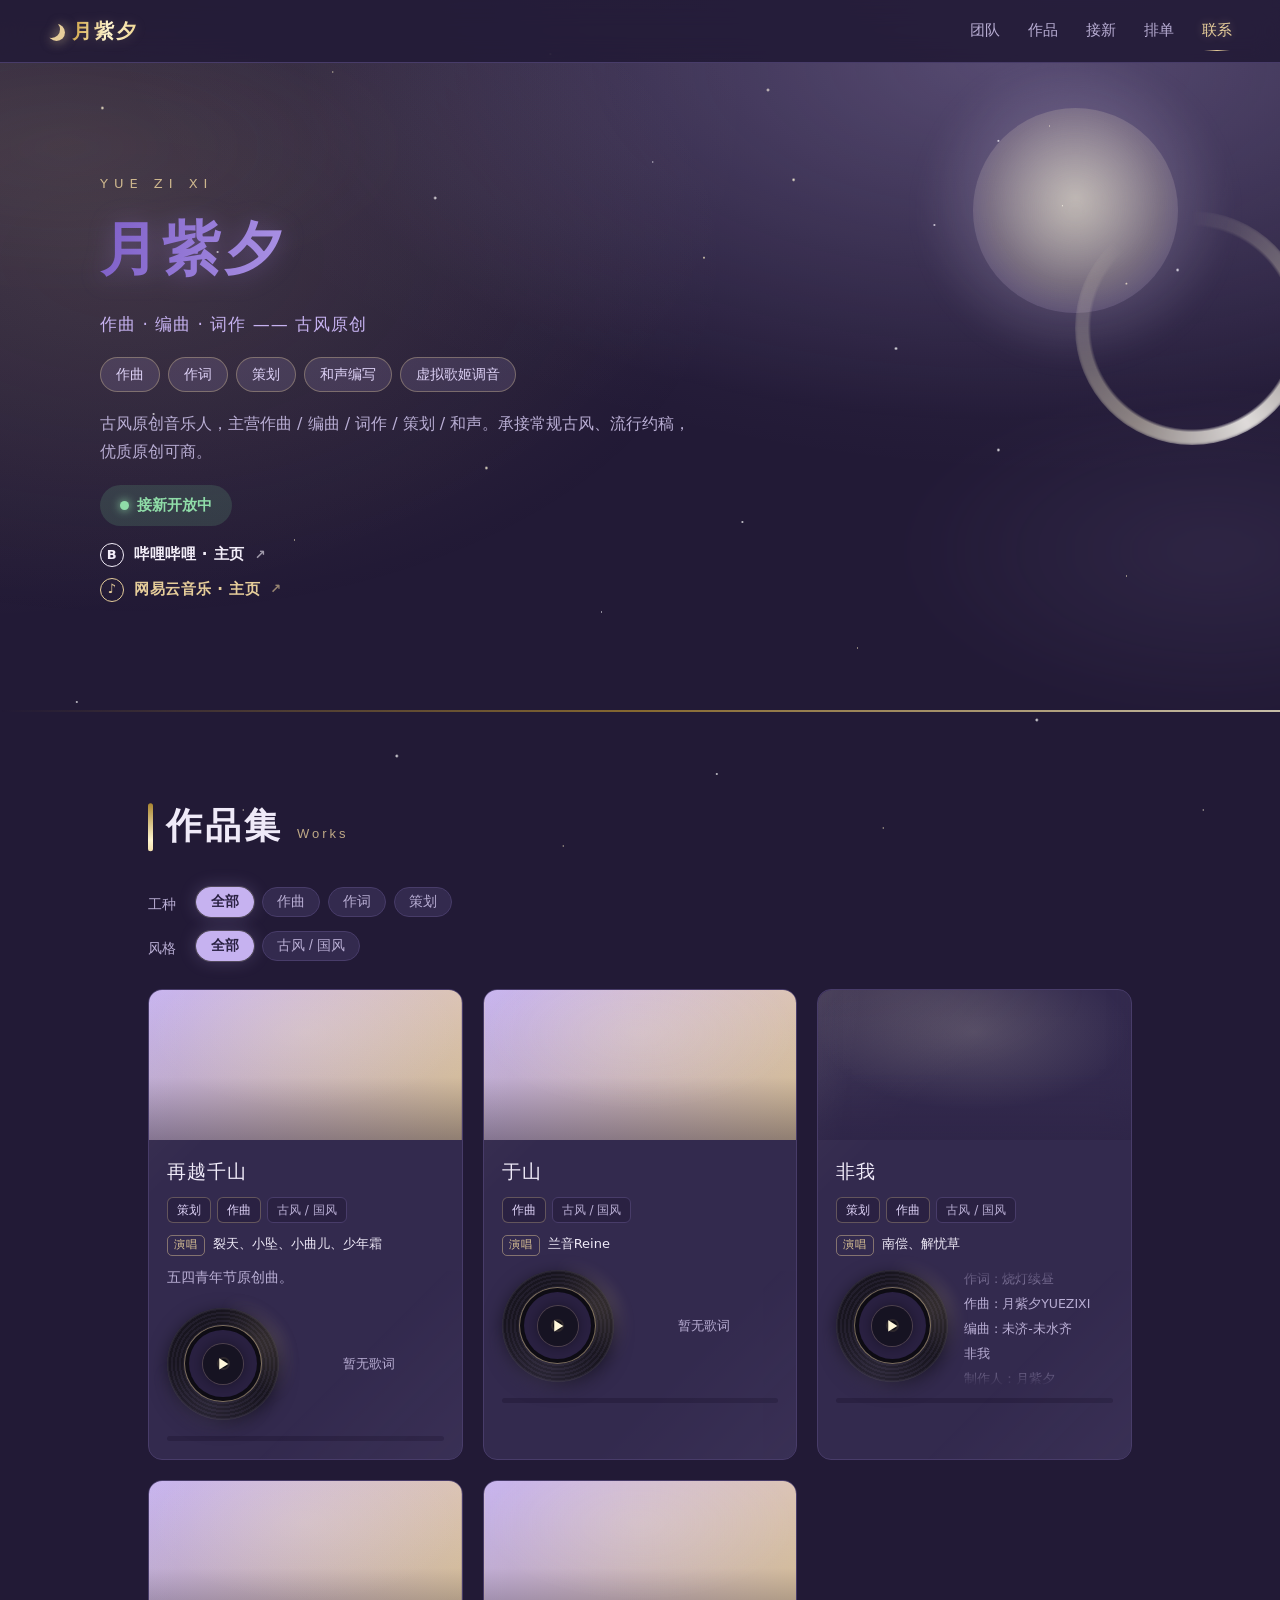
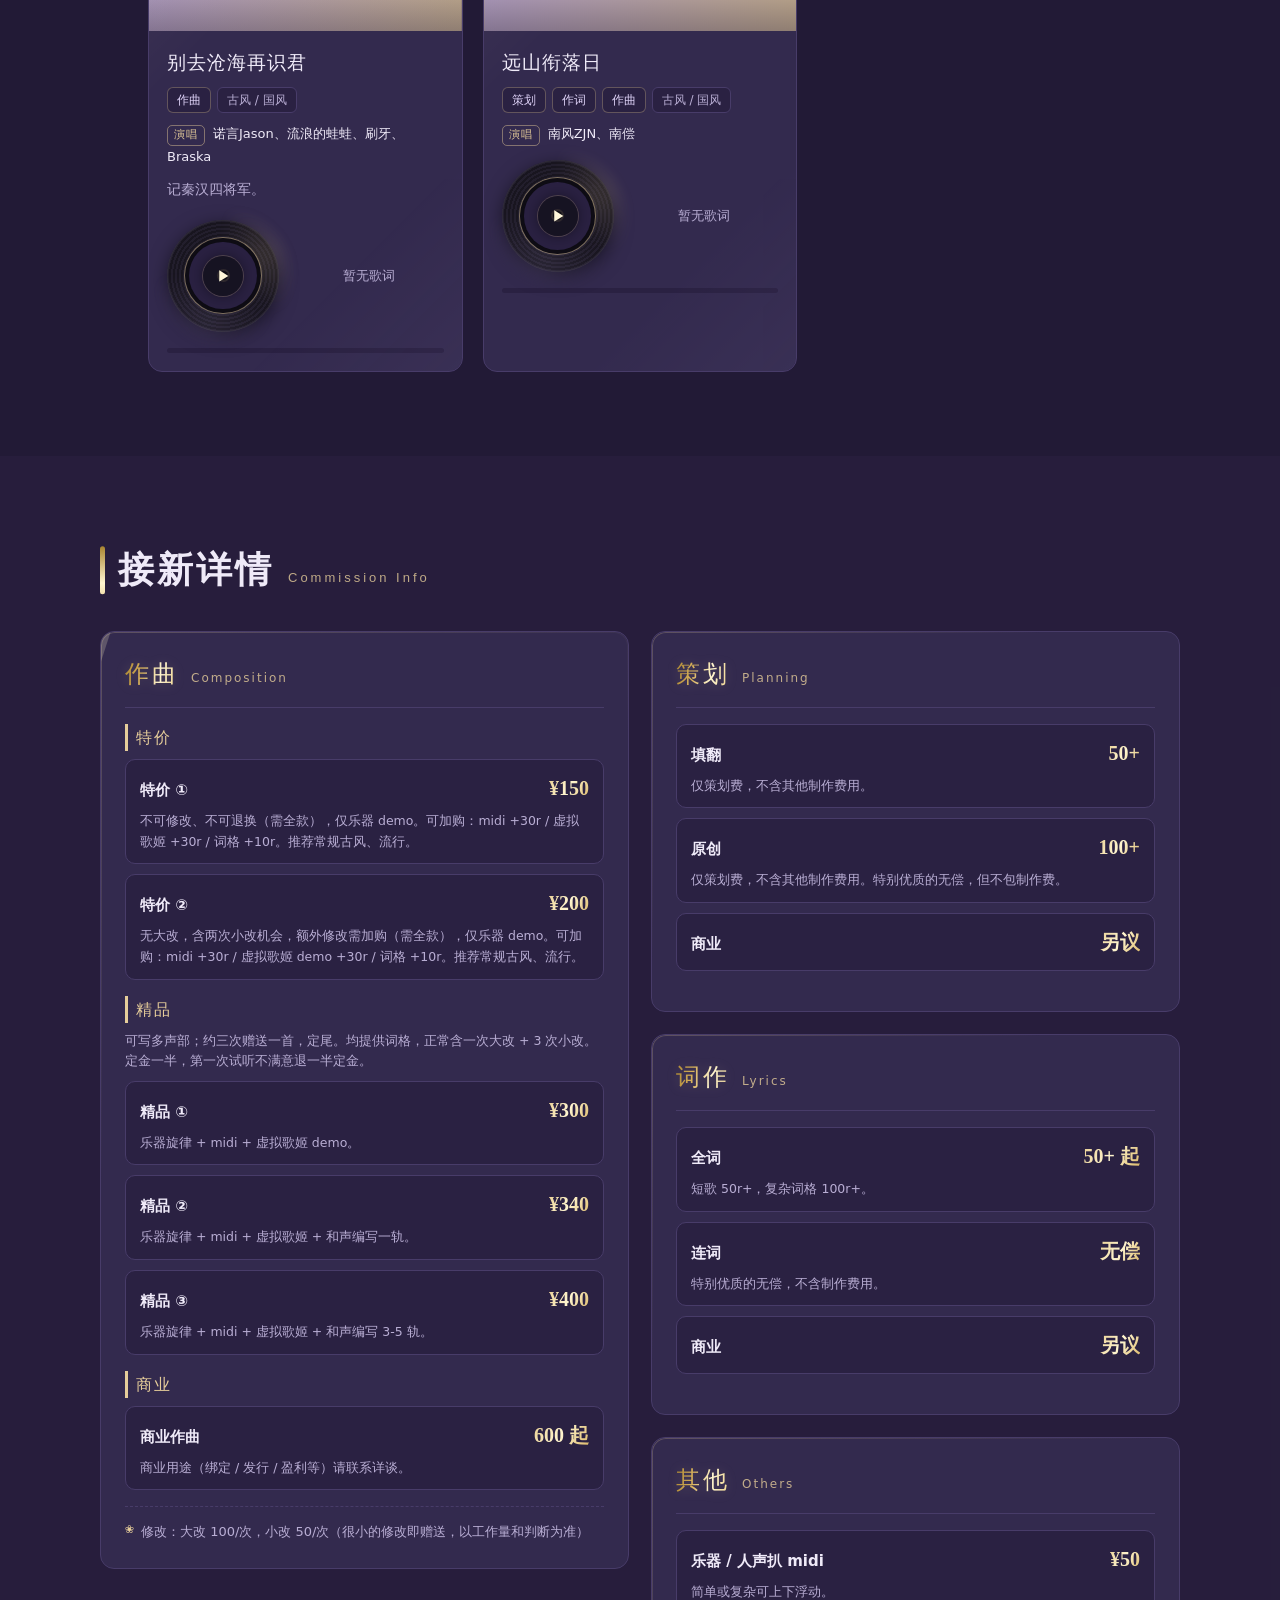
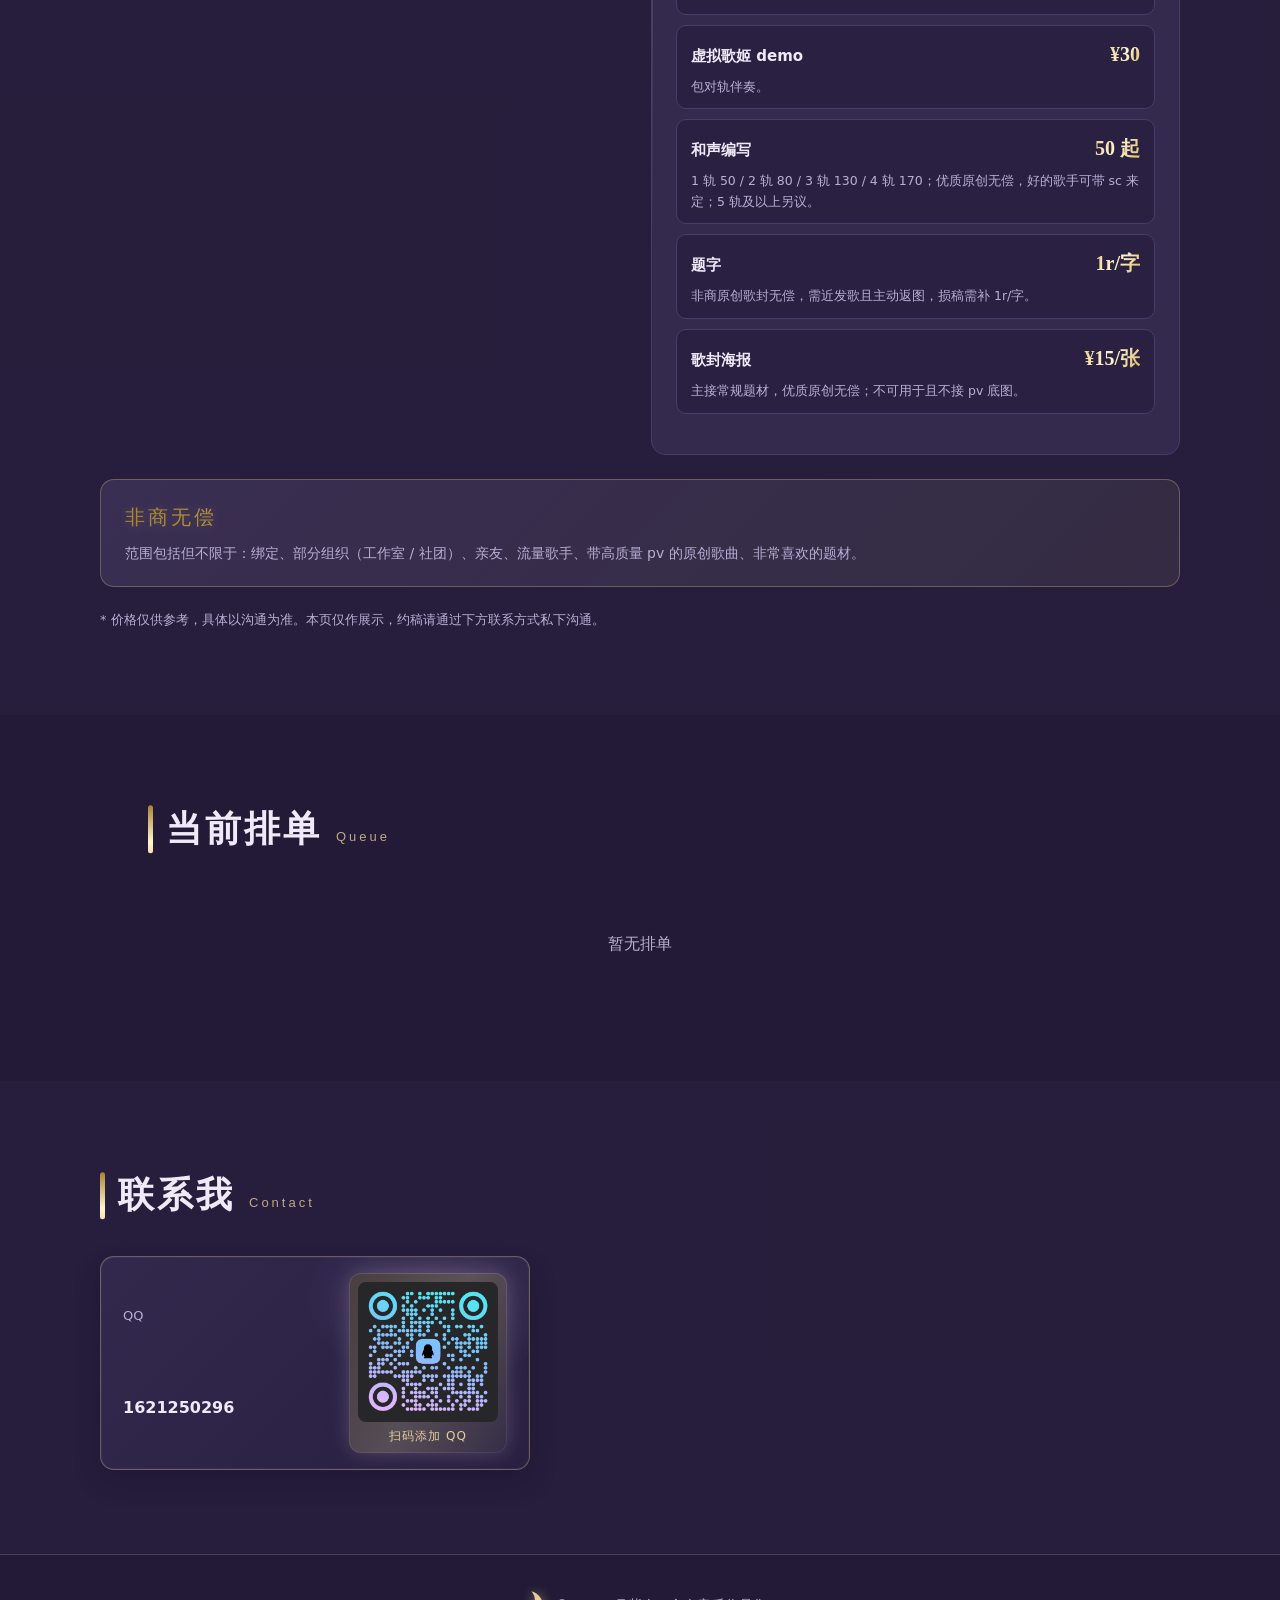
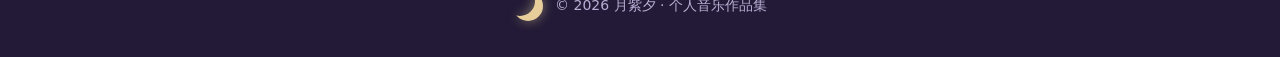
==== commit 3738d3d7: "新增成员烧灯续昼（作词 / 策划） - 6 首作品（精卫戏腔版/春夜悬故剑/渡人间/非我/白日梦想家/漩涡）黑胶可播 - 《非我》标注月紫夕作曲的工作室内部合作 - 报价：词作非商¥200-400，加" ====
--- a/member.html
+++ b/member.html
@@ -5,7 +5,7 @@
   <meta name="viewport" content="width=device-width, initial-scale=1.0" />
   <title>音乐作品集</title>
   <meta name="description" content="古风原创音乐作品展示与接新详情" />
-  <link rel="stylesheet" href="assets/css/styles.css?v=21" />
+  <link rel="stylesheet" href="assets/css/styles.css?v=30" />
 </head>
 <body>
 
@@ -95,10 +95,13 @@
     <span class="crescent crescent--sm" aria-hidden="true"></span>
   </button>
 
-  <script src="assets/js/data.js?v=21"></script>
-  <script src="assets/js/tracks.js?v=21"></script>
-  <script src="assets/js/members/lingxue.js?v=21"></script>
-  <script src="assets/js/members/art-template.js?v=21"></script>
-  <script src="assets/js/app.js?v=21"></script>
+  <script src="assets/js/data.js?v=30"></script>
+  <script src="assets/js/tracks.js?v=30"></script>
+  <script src="assets/js/members/lingxue.js?v=30"></script>
+  <script src="assets/js/members/chiwei.js?v=30"></script>
+  <script src="assets/js/members/qingchuji.js?v=30"></script>
+  <script src="assets/js/members/shaodeng.js?v=30"></script>
+  <script src="assets/js/members/art-template.js?v=30"></script>
+  <script src="assets/js/app.js?v=30"></script>
 </body>
 </html>
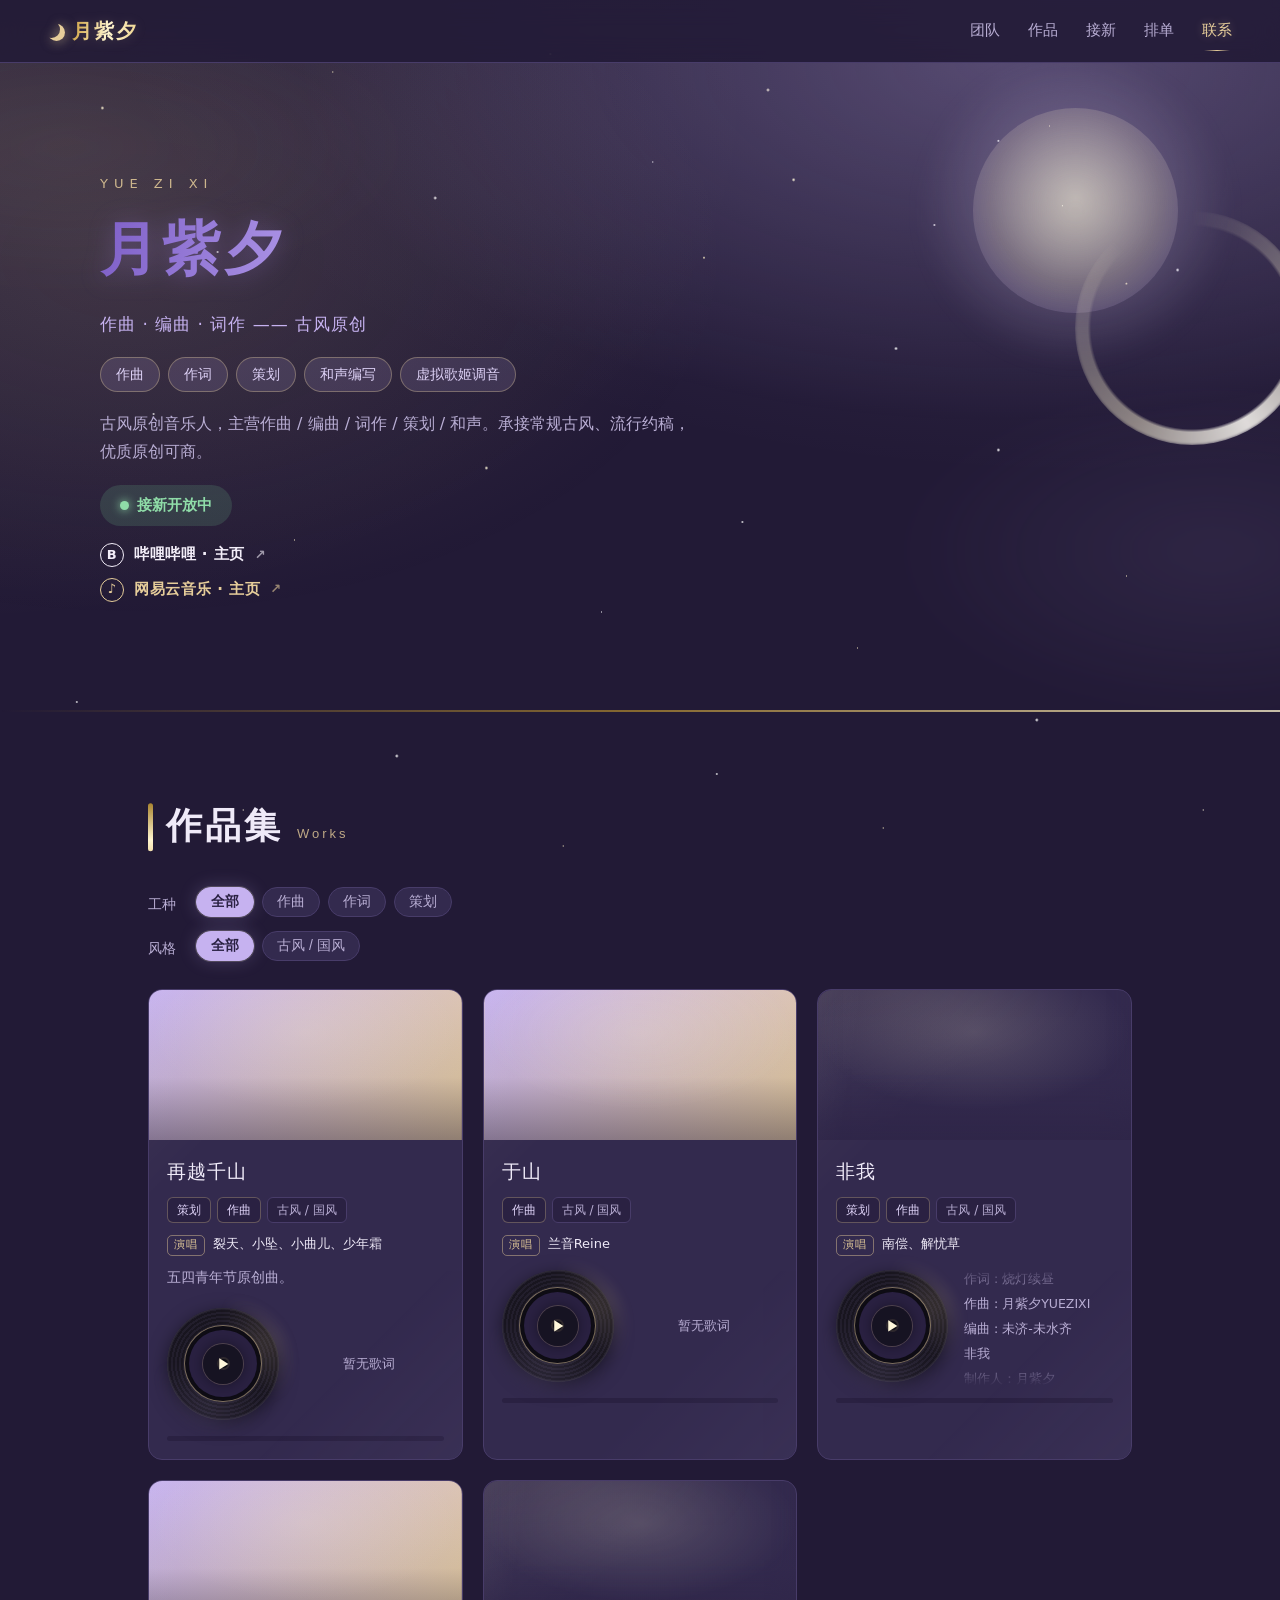
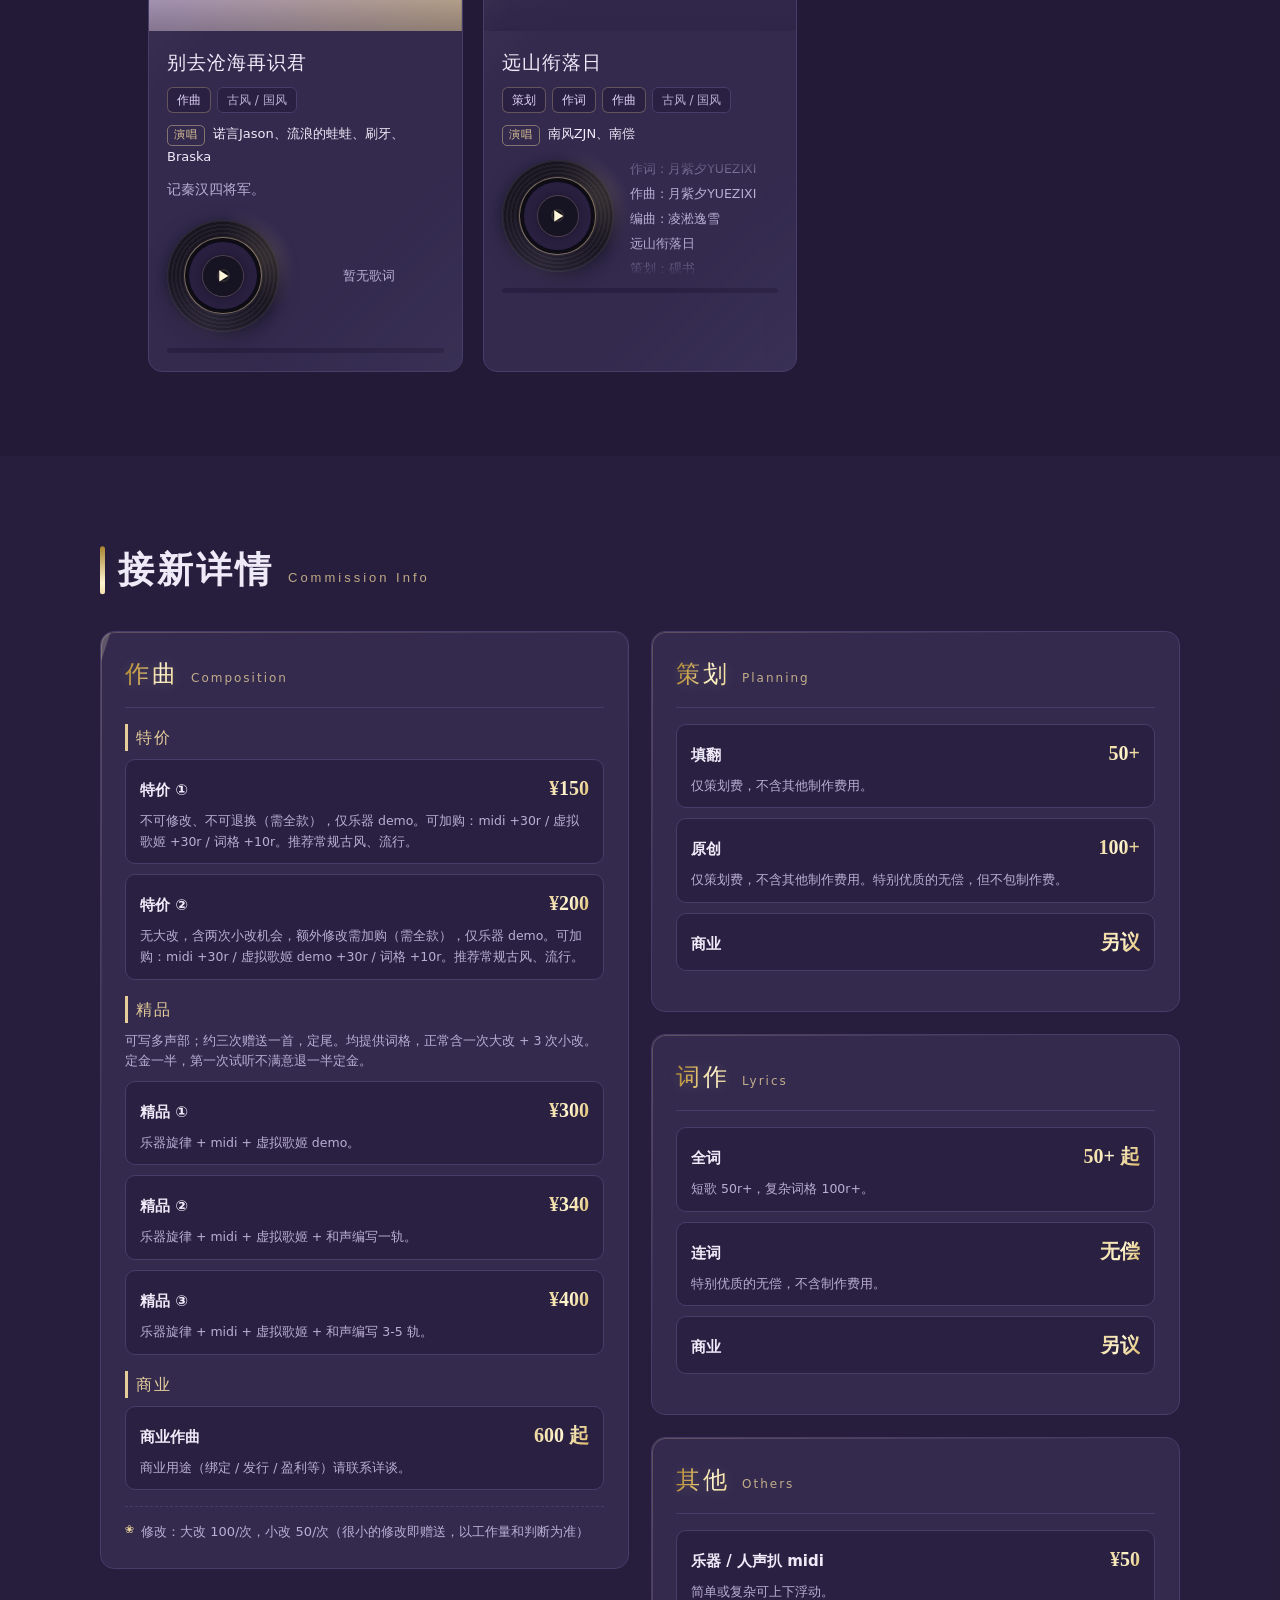
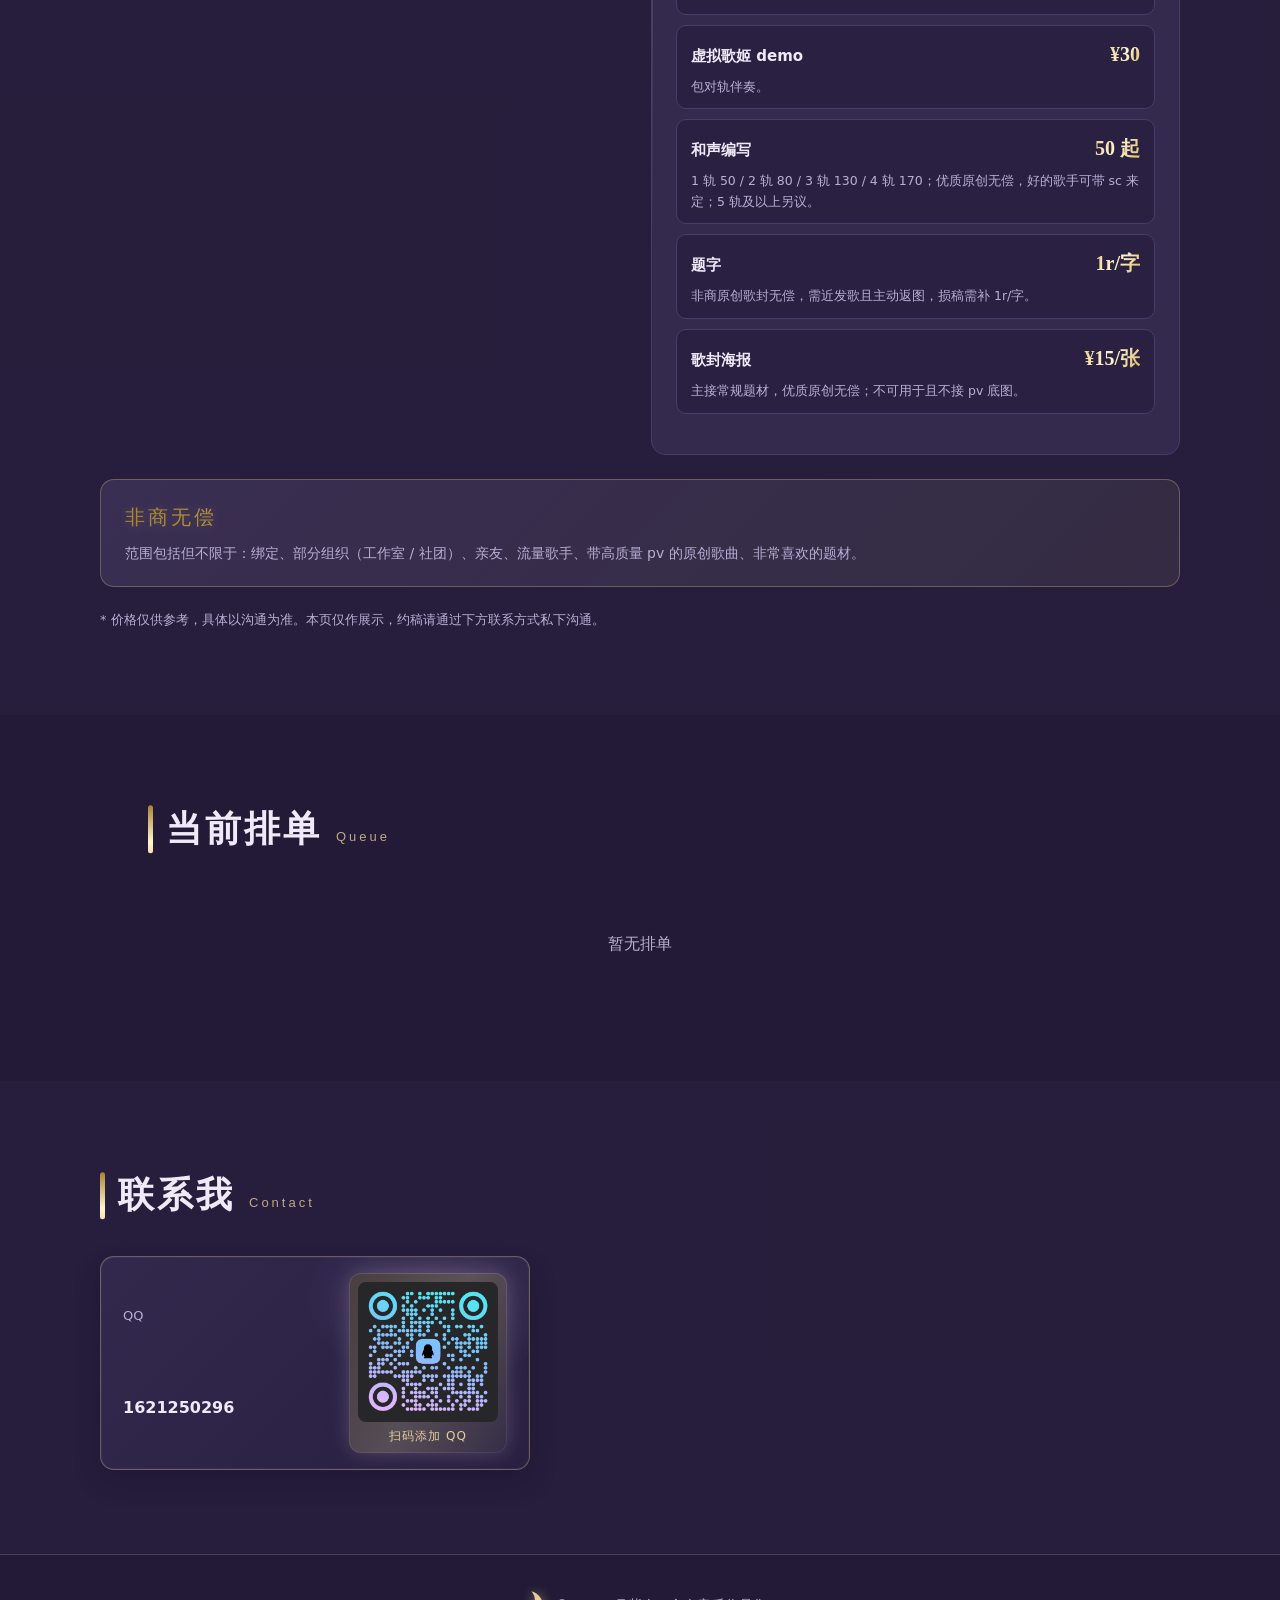
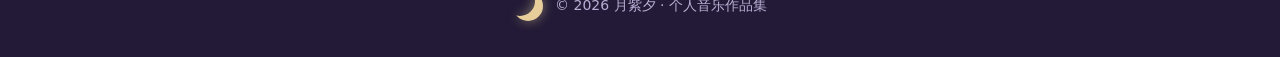
==== commit 56df4544: "新增成员童夕（演唱 / 和声编录） - 11 首作品（10 黑胶 + 1 B站），含《远山衔落日》月紫夕作曲/凌雪编曲/童夕和声编录三方内部合作 - 报价：演唱原创90/填翻60/双人合唱无偿/范唱5" ====
--- a/member.html
+++ b/member.html
@@ -5,7 +5,7 @@
   <meta name="viewport" content="width=device-width, initial-scale=1.0" />
   <title>音乐作品集</title>
   <meta name="description" content="古风原创音乐作品展示与接新详情" />
-  <link rel="stylesheet" href="assets/css/styles.css?v=30" />
+  <link rel="stylesheet" href="assets/css/styles.css?v=38" />
 </head>
 <body>
 
@@ -95,13 +95,16 @@
     <span class="crescent crescent--sm" aria-hidden="true"></span>
   </button>
 
-  <script src="assets/js/data.js?v=30"></script>
-  <script src="assets/js/tracks.js?v=30"></script>
-  <script src="assets/js/members/lingxue.js?v=30"></script>
-  <script src="assets/js/members/chiwei.js?v=30"></script>
-  <script src="assets/js/members/qingchuji.js?v=30"></script>
-  <script src="assets/js/members/shaodeng.js?v=30"></script>
-  <script src="assets/js/members/art-template.js?v=30"></script>
-  <script src="assets/js/app.js?v=30"></script>
+  <script src="assets/js/data.js?v=38"></script>
+  <script src="assets/js/tracks.js?v=38"></script>
+  <script src="assets/js/members/lingxue.js?v=38"></script>
+  <script src="assets/js/members/chiwei.js?v=38"></script>
+  <script src="assets/js/members/qingchuji.js?v=38"></script>
+  <script src="assets/js/members/shaodeng.js?v=38"></script>
+  <script src="assets/js/members/yingling.js?v=38"></script>
+  <script src="assets/js/members/shiyaoyu.js?v=38"></script>
+  <script src="assets/js/members/tongxi.js?v=38"></script>
+  <script src="assets/js/members/art-template.js?v=38"></script>
+  <script src="assets/js/app.js?v=38"></script>
 </body>
 </html>
